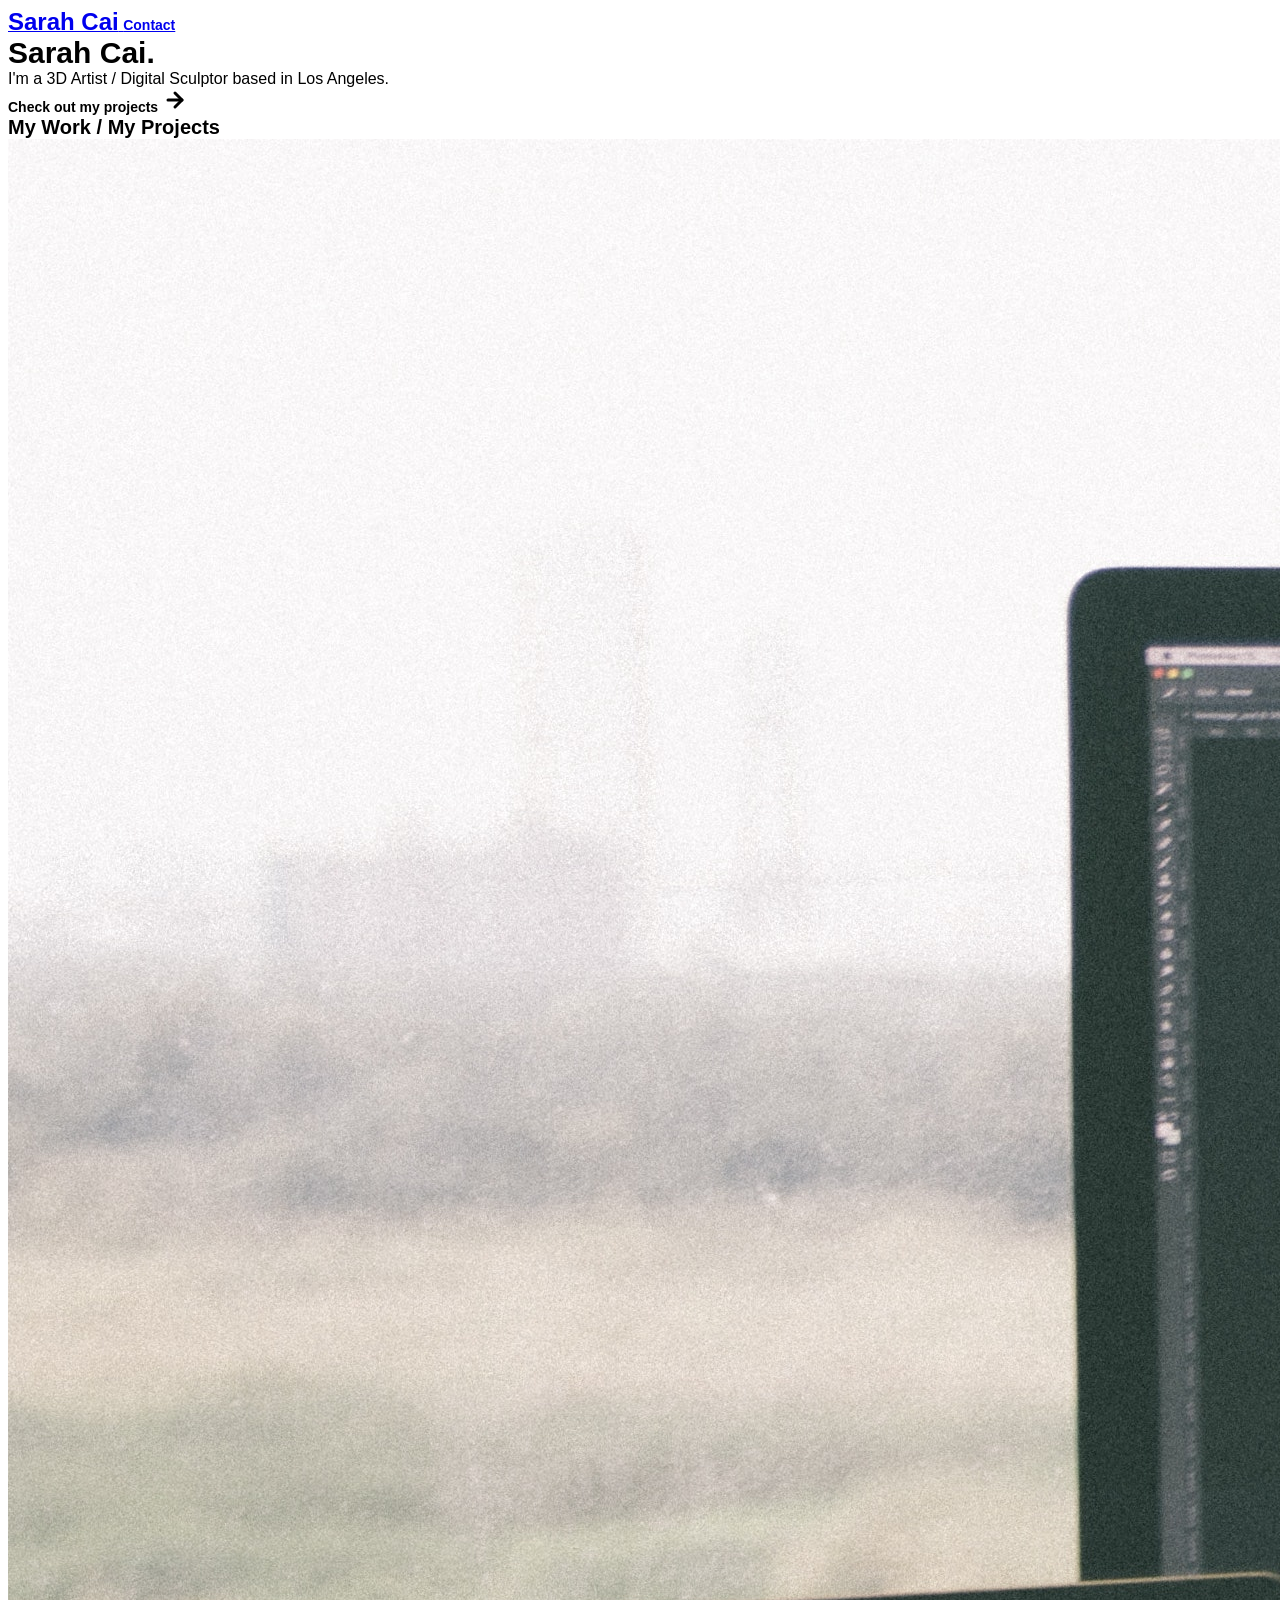
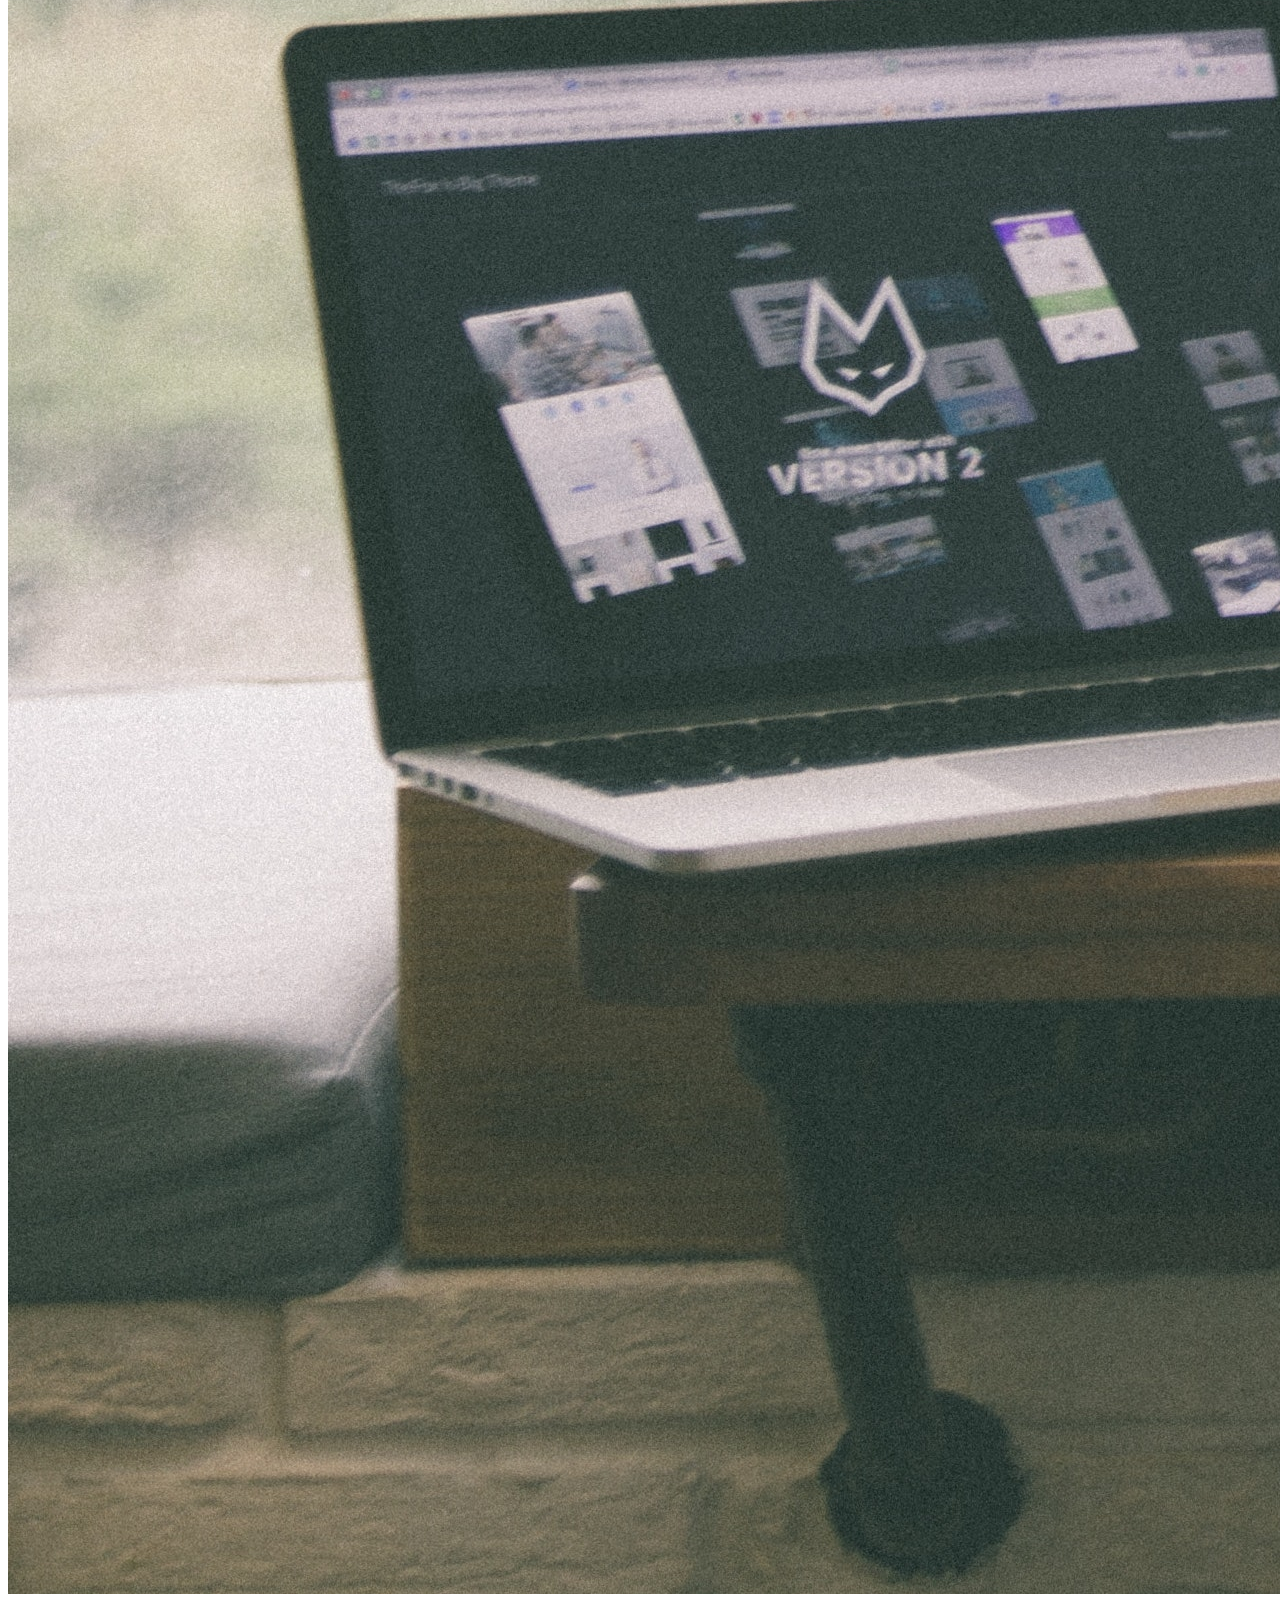
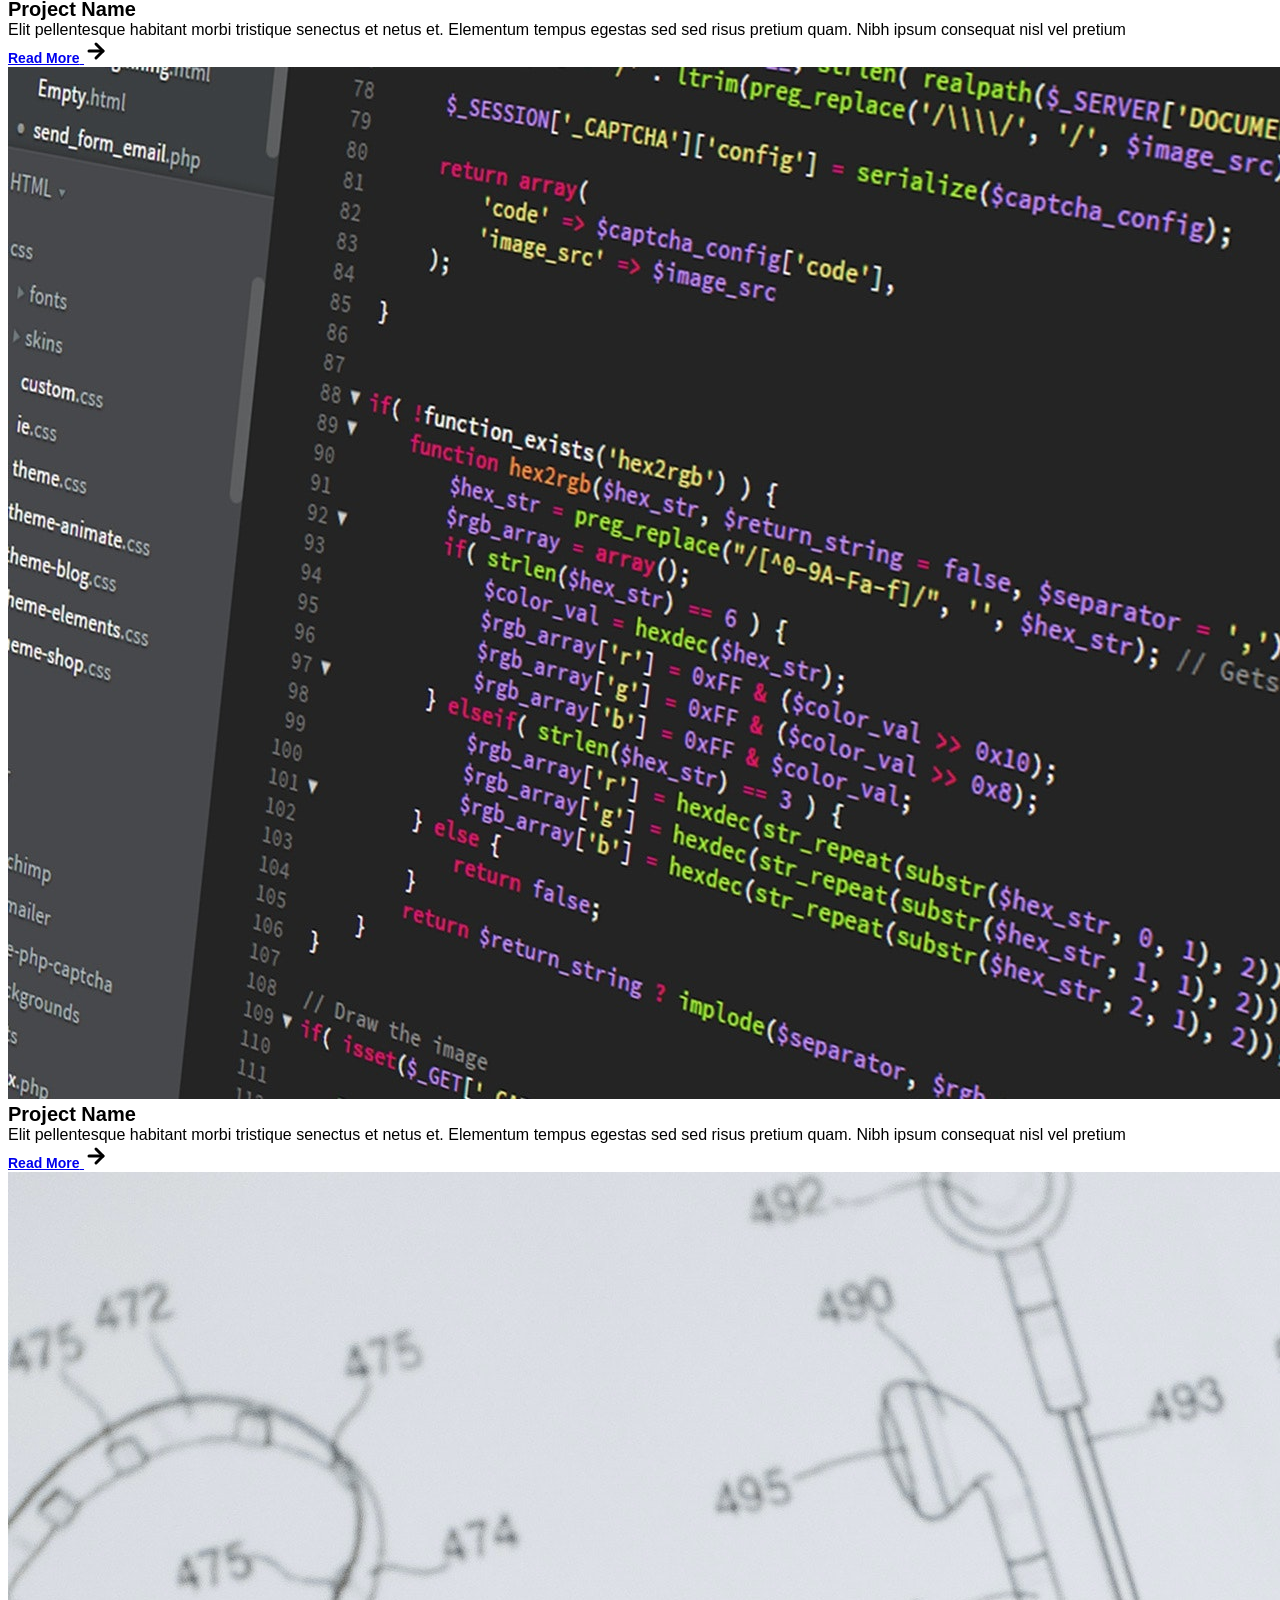
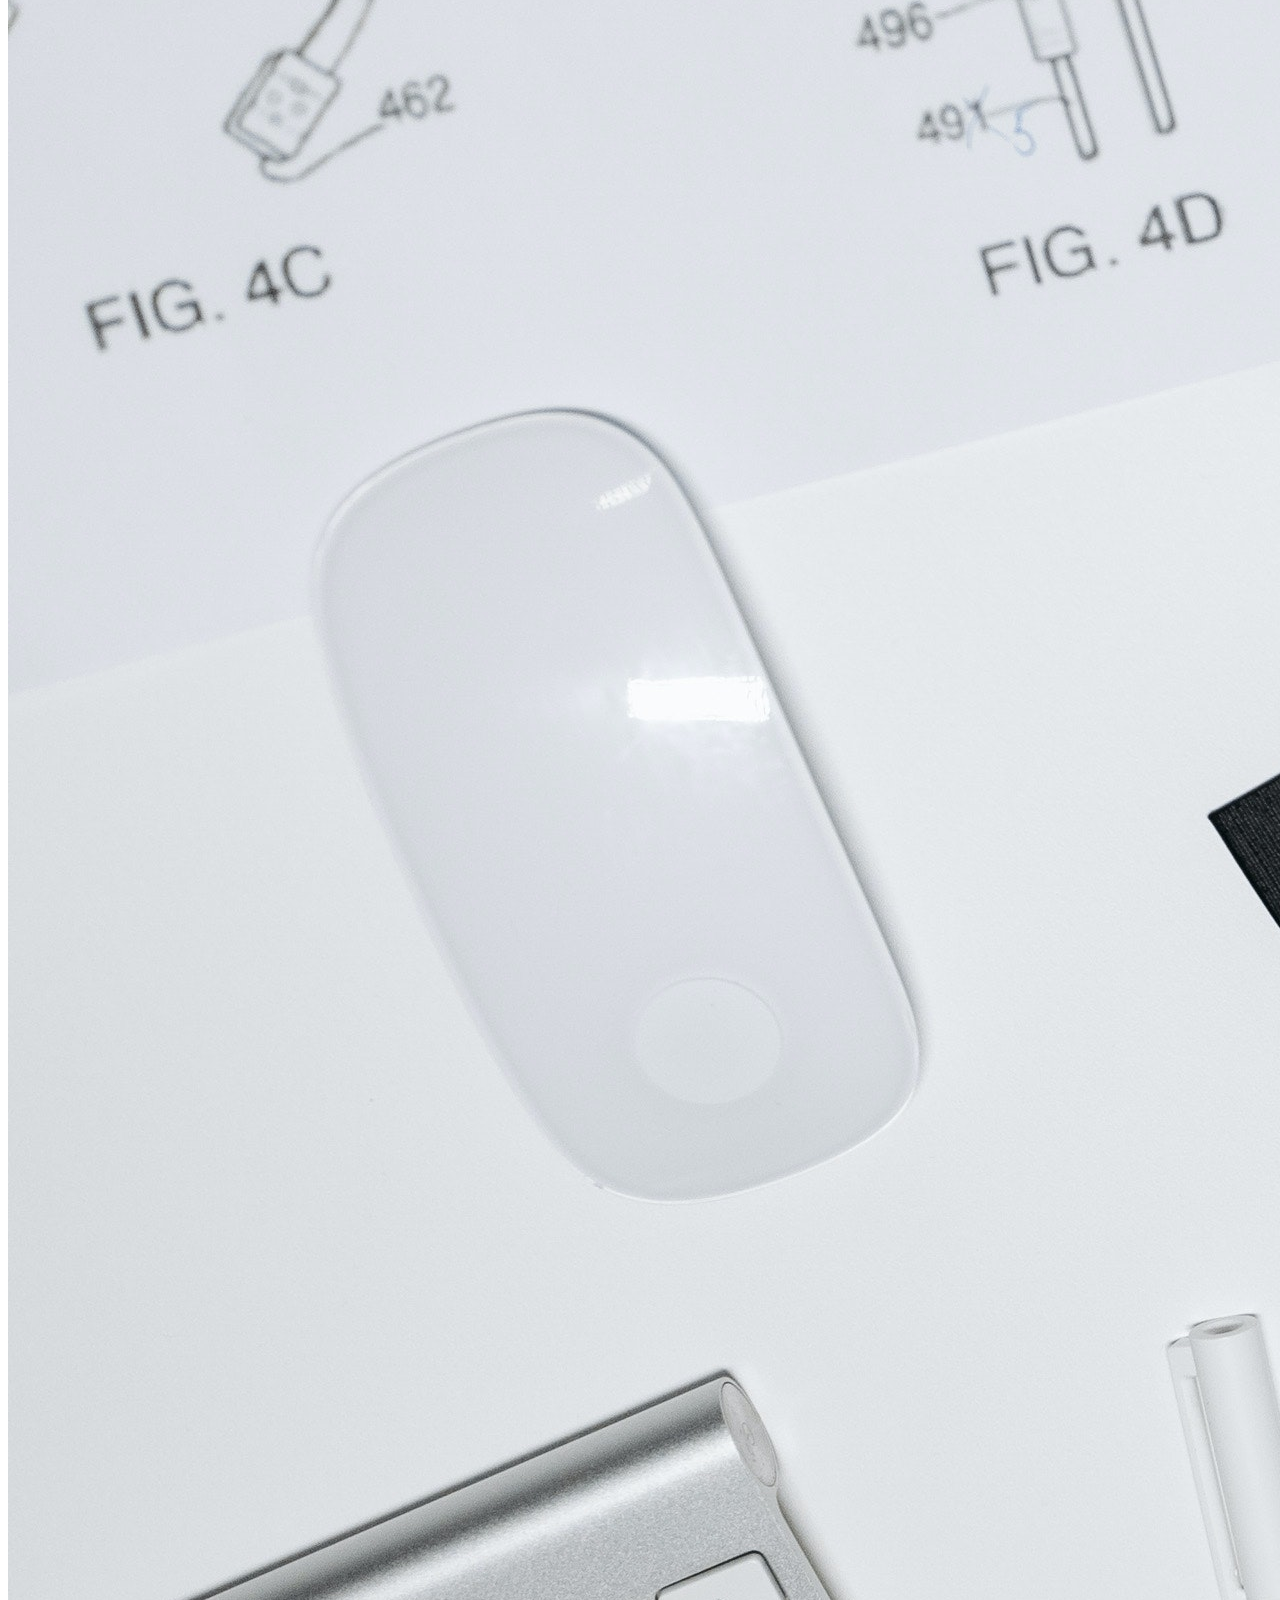
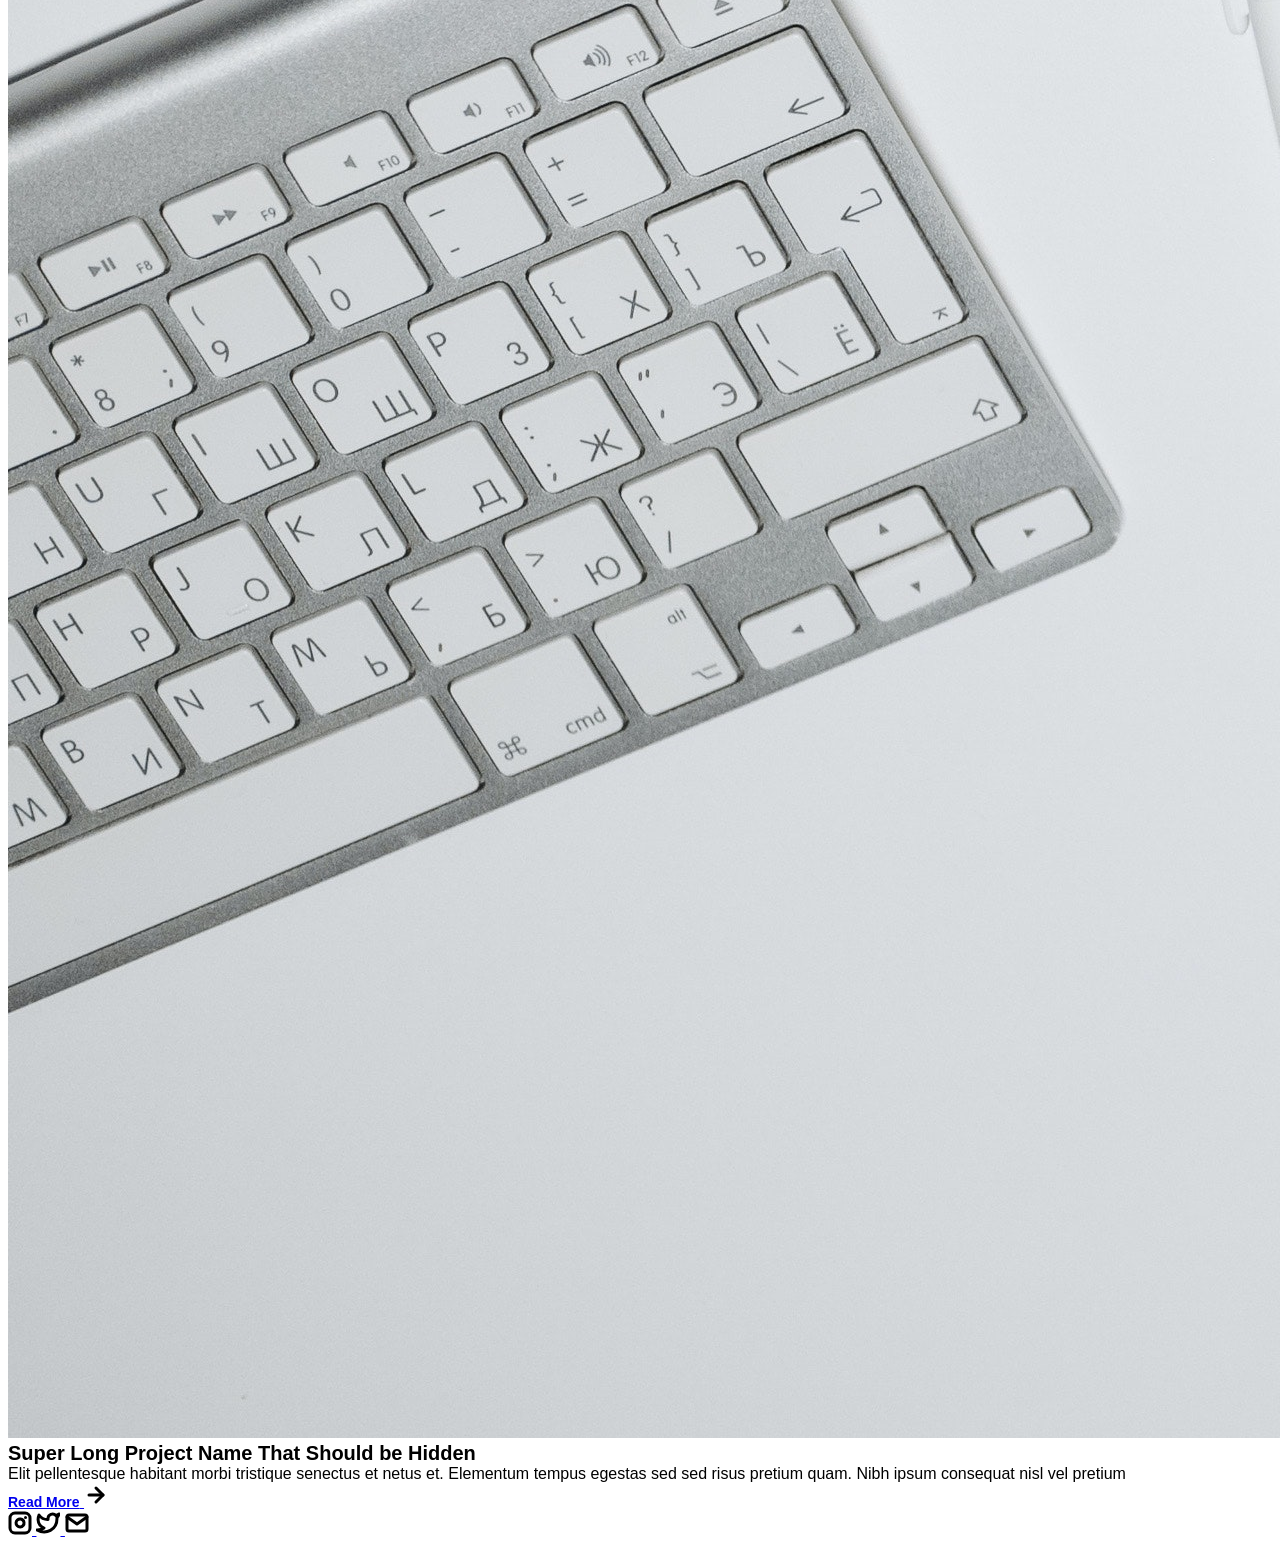
==== index.html @ b66fa1aa "Update index.html" ====
<!DOCTYPE html>
<html lang="en">
	<head>
		<meta charset="utf-8">

    <!-- 
      TODO

      Upload your Unemployable (or whatever photo you like) to the assets/images folder
      and change the name of the image below to match the uploaded one

      Change the title in the <title> tag to whatever you would like the title of your portfolio to be

      This should be the same across all pages.
     -->
    <link rel="icon" href="./assets/images/1311.png" />
		<title>Unemployables Portfolio</title>
    <meta name="description" content="A portfolio template for the Unemployables community.">
    <meta name="viewport" content="width=device-width, initial-scale=1" />

		<link rel="stylesheet" href="./css/layout.css">
    <link rel="stylesheet" href="./css/typography.css">
    <link rel="stylesheet" href="./css/utilities.css">

		<script defer src="./js/script.js"></script>
	</head>
	<body>
    <!-- NAVBAR -->
    <div class="navbar">
      <a class="nav-title-link" href="./index.html">
        <!-- TODO - Change the "Portfolio Title" to whatever you want displayed in the top left -->
        <span class="nav-title">Sarah Cai</span>
         <!-- TODO - Change the email after 'mailto:' to your email address for contact -->
        <a class="button" href="mailto:whitevans.eth@gmail.com">
          <span class="button-text">Contact</span>
        </a>
      </a>
    </div>

    <!-- MAIN PAGE CONTENT -->
    <div id="main-content">

      <!-- PORTFOLIO HEADER -->
      <div id="portfolio-header">
        <div id="portfolio-header-image-container">
          <!-- 
            TODO

            - Change the img "src" attribute to point to the Unemployable image you uploaded (or whatever image).
            - Change the number to point to your Unemployable & replace the OpenSea link with your own
            - If you aren't using an Unemployable as your image, remove the entire "a" element
          -->
          <!--
          <img src="./assets/images/1311.png" class="portfolio-header-image">
          <a class="no-underline" target="_blank" href="https://opensea.io/assets/0xe0be388ab81c47b0f098d2030a1c9ef190691a8a/1311">
            <span class="image-caption">Unemployables #1311</span>
          </a>
          -->
        </div>

          <!-- 
            TODO

            - Change the main-title to whatver you want
            - Change the body-text after that to a quick introduction to what you do
            - Edit the button text if you feel like it. It will link to the projects section below.
          -->
        <div id="portfolio-header-text-container">
            <div class="header-text">
              <span class="main-title">Sarah Cai.</span>
              <div class="body-text">I'm a 3D Artist / Digital Sculptor based in Los Angeles.</div>
            </div>
            <a class="button" id="my-work-link">
              <span class="button-text">Check out my projects</span> 
              <image src="./assets/icons/arrow-right.svg" class="right-arrow-icon"/>
            </a>
        </div>
      </div>

      <!-- ABOUT SECTION -->
      <!-- 
        TODO

        - Change the subheader-text to whatever header you want
        - Add paragraphs using the <div class="body-text"></div> elements in the "about-section-content"
      -->
       <!-- 
      <div id="about-section">
        <span class="subheader-text">About Me</span>
        <div class="about-section-content">
          <div class="body-text">I've worked in...</div>
          <div class="body-text">...</div>
        </div>
      </div>
    -->

      <!-- PROJECTS / MY WORK SECTION -->
      <div id="my-work-section">
        <!-- TODO - Change the subheader-text to whatever you want the Projects section header to say -->
        <span class="subheader-text">My Work / My Projects</span>

        <div class="projects-container">
          <!-- 
            TODO

            This is where the project cards live. Here's a base level project card for you to copy:
            <div class="project-card">
              <img src="./assets/images/IMAGE_NAME" class="project-image">
              <div class="project-card-text-container">
                <div class="subheader-text project-title">PROJECT_NAME</div>
                <div class="body-text project-card-text">SMALL_PROJECT_DESCRIPTION</div>
              </div>
              <a class="button" href="./project-pages/PROJECT_PAGE_NAME.html">
                <span class="button-text">Read More</span>
                <image src="./assets/icons/arrow-right.svg" class="right-arrow-icon"/>
              </a>
            </div>

            - To add a project to the this area, copy the above, paste it below this comment, and change the following:
                - IMAGE_NAME: the name of the image file in assets/images
                - PROJECT_NAME: the name of the project (keep it short, it only shows 1 line)
                - SMALL_PROJECT_DESCRIPTION: a quick project description (max 4 lines)
                - PROJECT_PAGE_NAME.html: the html filename for the project (must be in project-pages folder)
          -->
          <div class="project-card">
            <img src="./assets/images/desktop.jpeg" class="project-image">
            <div class="project-card-text-container">
              <div class="subheader-text project-title">Project Name</div>
              <div class="body-text project-card-text">Elit pellentesque habitant morbi tristique senectus et netus et. Elementum tempus egestas sed sed risus pretium quam. Nibh ipsum consequat nisl vel pretium</div>
            </div>
            <a class="button" href="./project-pages/project-template.html">
              <span class="button-text">Read More</span>
              <image src="./assets/icons/arrow-right.svg" class="right-arrow-icon"/>
            </a>
          </div>
          <div class="project-card">
            <img src="./assets/images/code.jpeg" class="project-image">
            <div class="project-card-text-container">
              <div class="subheader-text project-title">Project Name</div>
              <div class="body-text project-card-text">Elit pellentesque habitant morbi tristique senectus et netus et. Elementum tempus egestas sed sed risus pretium quam. Nibh ipsum consequat nisl vel pretium</div>
            </div>
            <a class="button" href="./project-pages/project-template.html">
              <span class="button-text">Read More</span>
              <image src="./assets/icons/arrow-right.svg" class="right-arrow-icon"/>
            </a>
          </div>
          <div class="project-card">
            <img src="./assets/images/sketchbook.jpeg" class="project-image">
            <div class="project-card-text-container">
              <div class="subheader-text project-title">Super Long Project Name That Should be Hidden</div>
              <div class="body-text project-card-text">Elit pellentesque habitant morbi tristique senectus et netus et. Elementum tempus egestas sed sed risus pretium quam. Nibh ipsum consequat nisl vel pretium</div>
            </div>
            <a class="button" href="./project-pages/project-template.html">
              <span class="button-text">Read More</span>
              <image src="./assets/icons/arrow-right.svg" class="right-arrow-icon"/>
            </a>
          </div>
        </div>
      </div>
    </div>

    <!-- FOOTER -->
    <div id="footer">
      <!-- 
        TODO - Change href to your Instagram account (can also delete entire "a" element if no Instagram) 

        This should be the same across all pages.
      -->
      <a class="icon-link" target="_blank" href="https://twitter.com/whitevans_eth">
        <image src="./assets/icons/instagram.svg" class="footer-icon"/>
      </a>
      <!-- 
        TODO - Change href to your Twitter account (can also delete entire "a" element if no Twitter) 
      
        This should be the same across all pages.
      -->
      <a class="icon-link" target="_blank" href="https://twitter.com/whitevans_eth">
        <image src="./assets/icons/twitter.svg" class="footer-icon"/>
      </a>
      <!-- 
        TODO - Change the email after "mailto" to your contact email 
      
        This should be the same across all pages.
      -->
      <a class="icon-link" href="mailto:whitevans.eth@gmail.com">
        <image src="./assets/icons/mail.svg" class="footer-icon"/>
      </a>
    </div>

	</body>
</html>
---- css/typography.css ----
body {
  font-family: "Helvetica Neue", Helvetica, Arial, sans-serif;
}

.nav-title {
  font-weight: 700;
  font-size: 24px;
}

.button-text {
  font-size: 14px;
  font-weight: 700;
}

.image-caption {
  font-size: 14px;
  font-weight: 500;
}

.main-title {
  font-size: 30px;
  font-weight: 700;
}

.subheader-text {
  font-size: 20px;
  font-weight: 700;
}

.body-text {
  font-size: 16px;
  font-weight: 500;
}

.project-card-text {
  overflow: hidden;
  text-overflow: ellipsis;
  display: -webkit-box;
  -webkit-line-clamp: 4;
  -webkit-box-orient: vertical;
}

.project-title {
  overflow: hidden;
  text-overflow: ellipsis;
  display: -webkit-box;
  -webkit-line-clamp: 1;
  -webkit-box-orient: vertical;
}
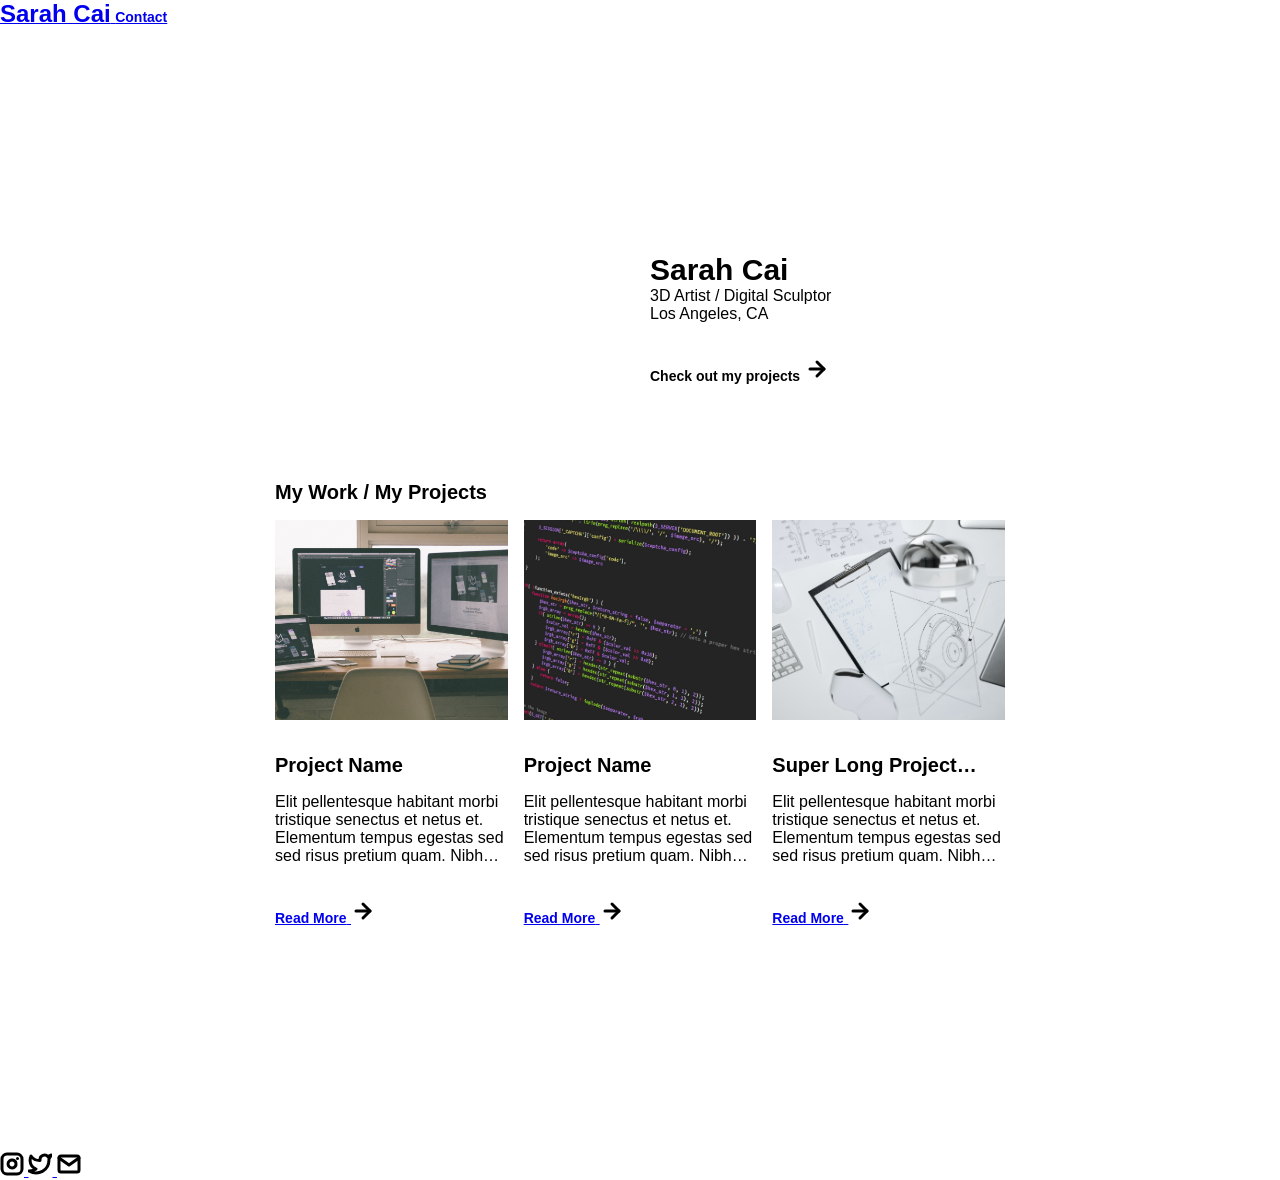
==== commit aa35a422: "format" ====
--- a/index.html
+++ b/index.html
@@ -67,8 +67,9 @@
           -->
         <div id="portfolio-header-text-container">
             <div class="header-text">
-              <span class="main-title">Sarah Cai.</span>
-              <div class="body-text">I'm a 3D Artist / Digital Sculptor based in Los Angeles.</div>
+              <span class="main-title">Sarah Cai</span>
+              <div class="body-text">3D Artist / Digital Sculptor</div>
+              <div class="body-text">Los Angeles, CA</div>
             </div>
             <a class="button" id="my-work-link">
               <span class="button-text">Check out my projects</span> 
--- a/css/layout.css
+++ b/css/layout.css
@@ -0,0 +1,223 @@
+* {
+  box-sizing: border-box;
+}
+
+html {
+  text-size-adjust: none;
+  -webkit-text-size-adjust: none;
+  -moz-text-size-adjust: none;
+  -ms-text-size-adjust: none;
+}
+
+body {
+  margin: 0;
+  -webkit-font-smoothing: antialiased;
+  -moz-osx-font-smoothing: grayscale;
+}
+
+
+
+
+/* Main Page Layout */
+
+#main-content {
+  margin: 100px 200px;
+  display: flex;
+  flex-direction: column;
+  gap: 96px;
+}
+
+
+
+
+/* Portfolio Header */
+
+#portfolio-header {
+  display: flex;
+  gap: 20px;
+  align-items: center;
+}
+
+#portfolio-header-image-container {
+  display: flex;
+  flex-direction: column;
+  gap: 10px;
+  flex-basis: 50%;
+}
+
+.portfolio-header-image {
+  width: 100%;
+  height: auto;
+}
+
+#portfolio-header-text-container {
+  display: flex;
+  flex-direction: column;
+  gap: 34px;
+  flex-basis: 50%;
+}
+
+
+
+
+/* About Section */
+
+#about-section {
+  display: flex;
+  flex-direction: column;
+  gap: 16px;
+}
+
+.about-section-content {
+  display: flex;
+  flex-direction: column;
+  gap: 34px;
+}
+
+
+
+
+/* Project Section */
+
+#my-work-section {
+  display: flex;
+  flex-direction: column;
+  gap: 16px;
+}
+
+.projects-container {
+  display: flex;
+  gap: 34px 16px;
+  flex-wrap: wrap;
+}
+
+    /* Project Cards */
+
+    .project-card {
+      max-width: calc((100% - 32px) / 3);
+      display: flex;
+      flex-direction: column;
+      gap: 34px;
+    }
+
+    .project-card-text-container {
+      flex-direction: column;
+      display: flex;
+      gap: 16px
+    }
+
+    .project-image {
+      width: 100%;
+      height: 200px;
+      object-fit: cover;
+      object-position: center;
+    }
+
+
+
+
+/* Project Pages */
+
+#project-header {
+  display: flex;
+  flex-direction: column;
+  gap: 16px;
+}
+
+.project-header-image {
+  width: 100%;
+  height: auto;
+}
+
+#project-details {
+  display: flex;
+  flex-direction: column;
+  gap: 16px;
+}
+
+.project-details-content {
+  display: flex;
+  flex-direction: column;
+  gap: 34px;
+}
+
+    /* Project Gallery */
+
+    #project-gallery {
+      display: flex;
+      flex-direction: column;
+      gap: 16px;
+    }
+
+    .project-gallery-content {
+      display: flex;
+      flex-wrap: wrap;
+      gap: 34px 16px;
+    }
+
+    .gallery-image-container {
+      width: 100%;
+      display: flex;
+      flex-direction: column;
+      gap: 10px;
+    }
+
+    .gallery-image-container.half-width {
+      width: calc((100% - 16px) / 2);
+    }
+
+    .gallery-image {
+      width: 100%;
+      height: auto;
+    }
+
+
+/* Extra Extra large devices (large laptops and desktops, 1200px and below) */
+@media only screen and (max-width: 1600px) {
+  #main-content {
+    margin: 225px 275px;
+  }
+}
+
+/* Extra large devices (large laptops and desktops, 1200px and below) */
+@media only screen and (max-width: 1200px) {
+  #main-content {
+    margin: 225px 175px;
+  }
+}
+
+/* Large devices (laptops/desktops, 1000px and below) */
+@media only screen and (max-width: 1000px) {
+  #main-content {
+    margin: 225px 75px;
+  }
+}
+
+/* Small devices (portrait tablets and large phones, 800px and below) */
+@media only screen and (max-width: 800px) {
+  #main-content {
+    margin: 150px 50px;
+  }
+
+  #portfolio-header {
+    flex-direction: column;
+  }
+
+  .project-card {
+    max-width: calc((100% - 16px) / 2);
+  }
+}
+
+/* Small devices (portrait tablets and large phones, 600px and below) */
+@media only screen and (max-width: 600px) {
+  #main-content {
+    margin: 125px 20px;
+  }
+
+  .project-card {
+    max-width: 100%;
+  }
+}
+
+
+
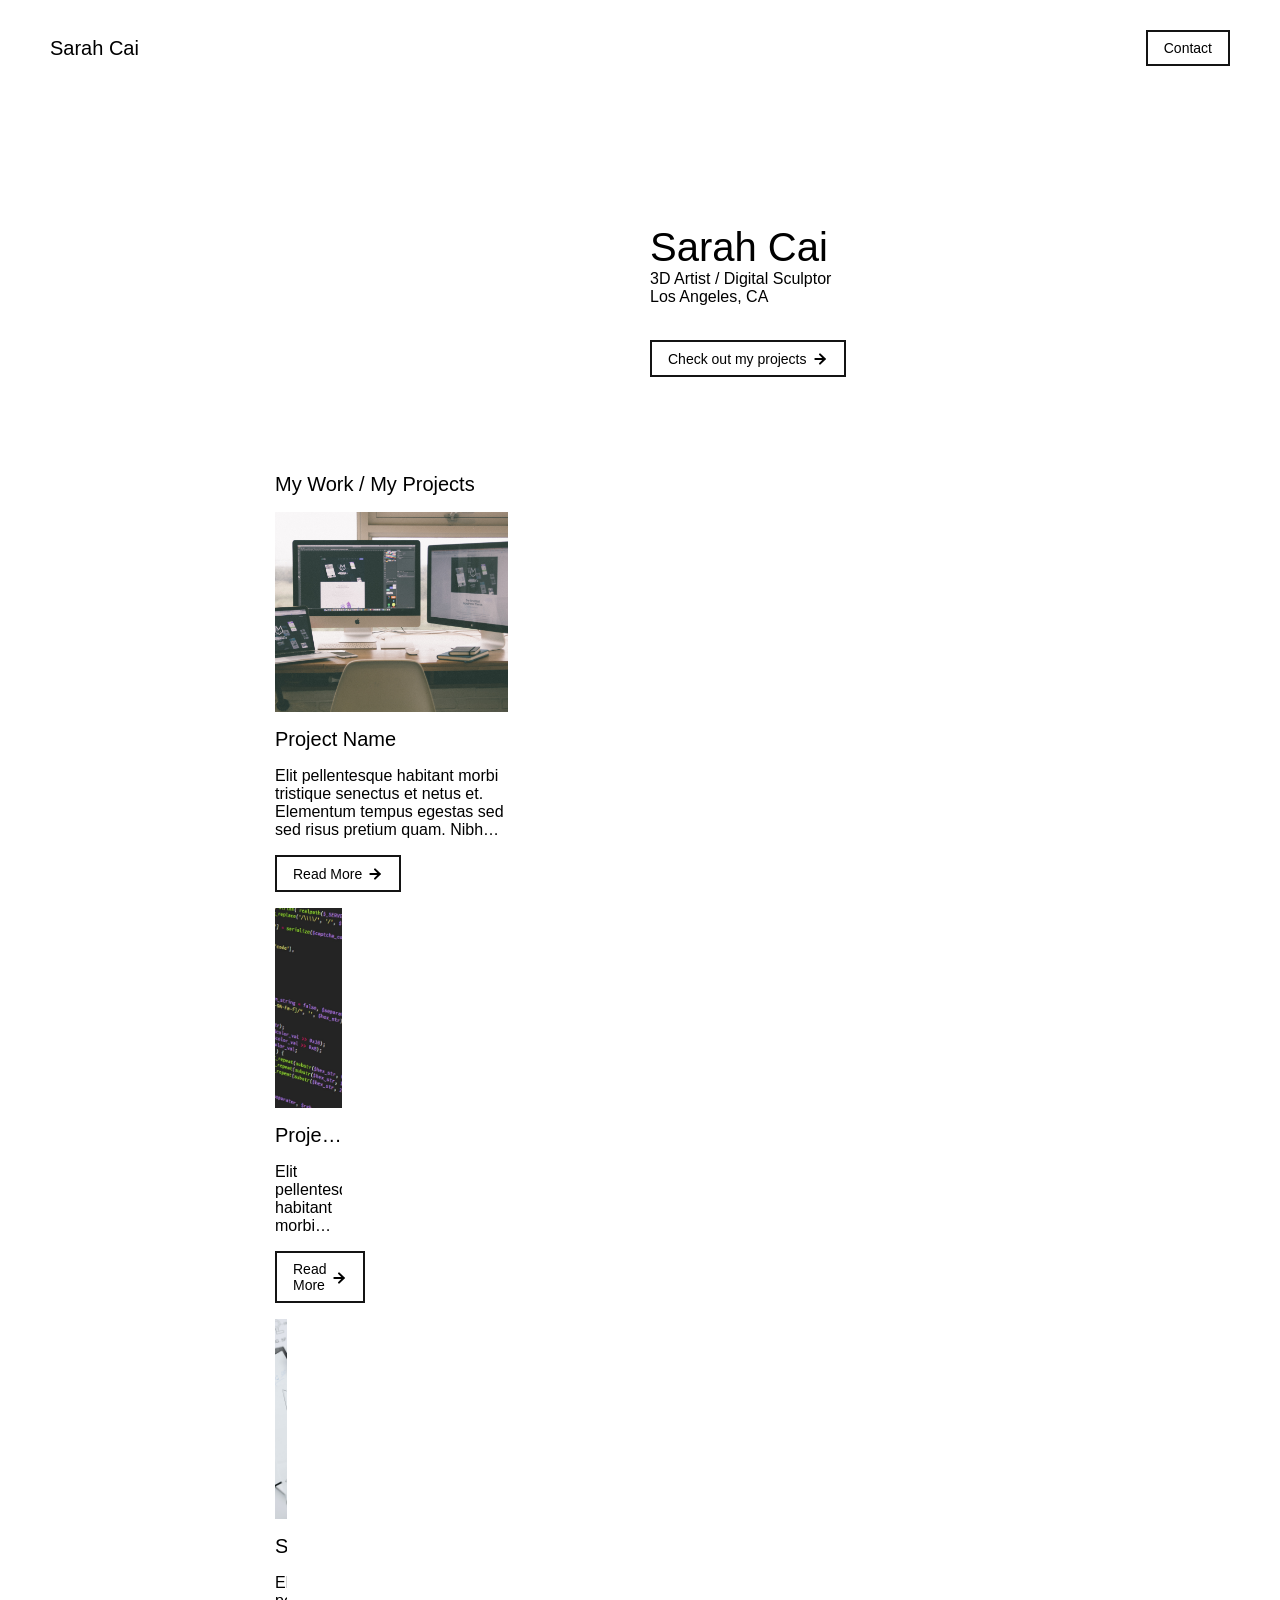
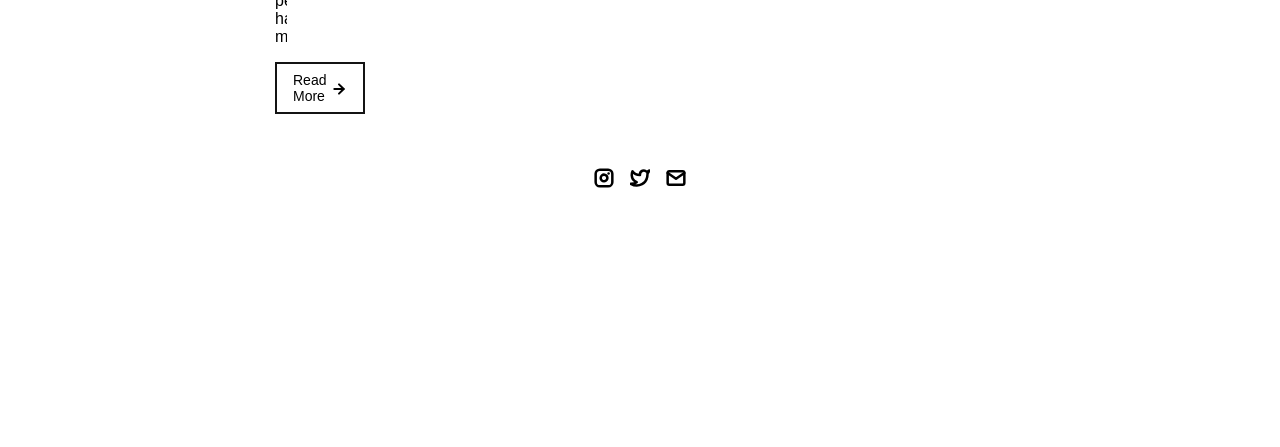
==== commit 9292961d: "format" ====
--- a/index.html
+++ b/index.html
@@ -128,7 +128,6 @@
             <div class="project-card-text-container">
               <div class="subheader-text project-title">Project Name</div>
               <div class="body-text project-card-text">Elit pellentesque habitant morbi tristique senectus et netus et. Elementum tempus egestas sed sed risus pretium quam. Nibh ipsum consequat nisl vel pretium</div>
-            </div>
             <a class="button" href="./project-pages/project-template.html">
               <span class="button-text">Read More</span>
               <image src="./assets/icons/arrow-right.svg" class="right-arrow-icon"/>
@@ -139,7 +138,6 @@
             <div class="project-card-text-container">
               <div class="subheader-text project-title">Project Name</div>
               <div class="body-text project-card-text">Elit pellentesque habitant morbi tristique senectus et netus et. Elementum tempus egestas sed sed risus pretium quam. Nibh ipsum consequat nisl vel pretium</div>
-            </div>
             <a class="button" href="./project-pages/project-template.html">
               <span class="button-text">Read More</span>
               <image src="./assets/icons/arrow-right.svg" class="right-arrow-icon"/>
@@ -150,7 +148,6 @@
             <div class="project-card-text-container">
               <div class="subheader-text project-title">Super Long Project Name That Should be Hidden</div>
               <div class="body-text project-card-text">Elit pellentesque habitant morbi tristique senectus et netus et. Elementum tempus egestas sed sed risus pretium quam. Nibh ipsum consequat nisl vel pretium</div>
-            </div>
             <a class="button" href="./project-pages/project-template.html">
               <span class="button-text">Read More</span>
               <image src="./assets/icons/arrow-right.svg" class="right-arrow-icon"/>
--- a/css/layout.css
+++ b/css/layout.css
@@ -87,7 +87,7 @@
 
 .projects-container {
   display: flex;
-  gap: 34px 16px;
+  gap: 24px 16px;
   flex-wrap: wrap;
 }
 
@@ -97,7 +97,7 @@
       max-width: calc((100% - 32px) / 3);
       display: flex;
       flex-direction: column;
-      gap: 34px;
+      gap: 16px;
     }
 
     .project-card-text-container {
--- a/css/typography.css
+++ b/css/typography.css
@@ -3,13 +3,13 @@
 }
 
 .nav-title {
-  font-weight: 700;
-  font-size: 24px;
+  font-weight: 500;
+  font-size: 20px;
 }
 
 .button-text {
   font-size: 14px;
-  font-weight: 700;
+  font-weight: 500;
 }
 
 .image-caption {
@@ -18,18 +18,18 @@
 }
 
 .main-title {
-  font-size: 30px;
-  font-weight: 700;
+  font-size: 40px;
+  font-weight: 500;
 }
 
 .subheader-text {
   font-size: 20px;
-  font-weight: 700;
+  font-weight: 500;
 }
 
 .body-text {
   font-size: 16px;
-  font-weight: 500;
+  font-weight: 300;
 }
 
 .project-card-text {
--- a/css/utilities.css
+++ b/css/utilities.css
@@ -0,0 +1,106 @@
+
+/* Icons */
+
+.right-arrow-icon {
+  width: 16px;
+  height: 16px;
+  margin-top: 1px;
+}
+
+.footer-icon {
+  width: 20px;
+  height: 20px;
+}
+
+a.icon-link {
+  transition: transform 200ms ease-in-out;
+}
+
+a.icon-link:hover {
+  cursor: pointer;
+  stroke-width: 5;
+  margin: 0;
+  transform: rotate(15deg);
+}
+
+
+/* Navbar Styling */
+
+.navbar {
+  width: 100%;
+  padding: 30px 50px;
+  display: flex;
+  justify-content: space-between;
+  align-items: center;
+  position: fixed;
+  top: 0;
+  left: 0;
+}
+
+.nav-title-link {
+  color: black;
+  text-decoration: none;
+}
+
+.nav-title-link:hover {
+  text-decoration: underline;
+}
+
+/* Small devices (portrait tablets and large phones, 800px and below) */
+@media only screen and (max-width: 800px) {
+  .navbar {
+    padding: 20px 20px;
+    background-color: white
+  }
+}
+
+
+/* Button Styling */
+
+a.button {
+  padding: 8px 16px;
+  border: 2px solid #141414;
+  border-radius: 0px;
+  color: black;
+  text-decoration: none;
+  width: fit-content;
+  display: flex;
+  gap: 5px;
+  align-items: center;
+}
+
+a.button:hover {
+  text-decoration: underline;
+  text-decoration-thickness: 2px;
+  cursor: pointer;
+}
+
+
+/* Footer Styling */
+
+#footer {
+  width: 100%;
+  display: flex;
+  padding: 30px 50px;
+  justify-content: center;
+  align-items: center;
+  gap: 16px;
+}
+
+/* Link Styling */
+a.no-underline {
+  text-decoration: none;
+  color: black
+}
+
+a.no-underline:hover {
+  text-decoration: underline;
+  cursor: pointer;
+}
+
+/* Small devices (portrait tablets and large phones, 800px and below) */
+@media only screen and (max-width: 800px) {
+  #footer {
+    padding: 20px 20px;
+  }
+}
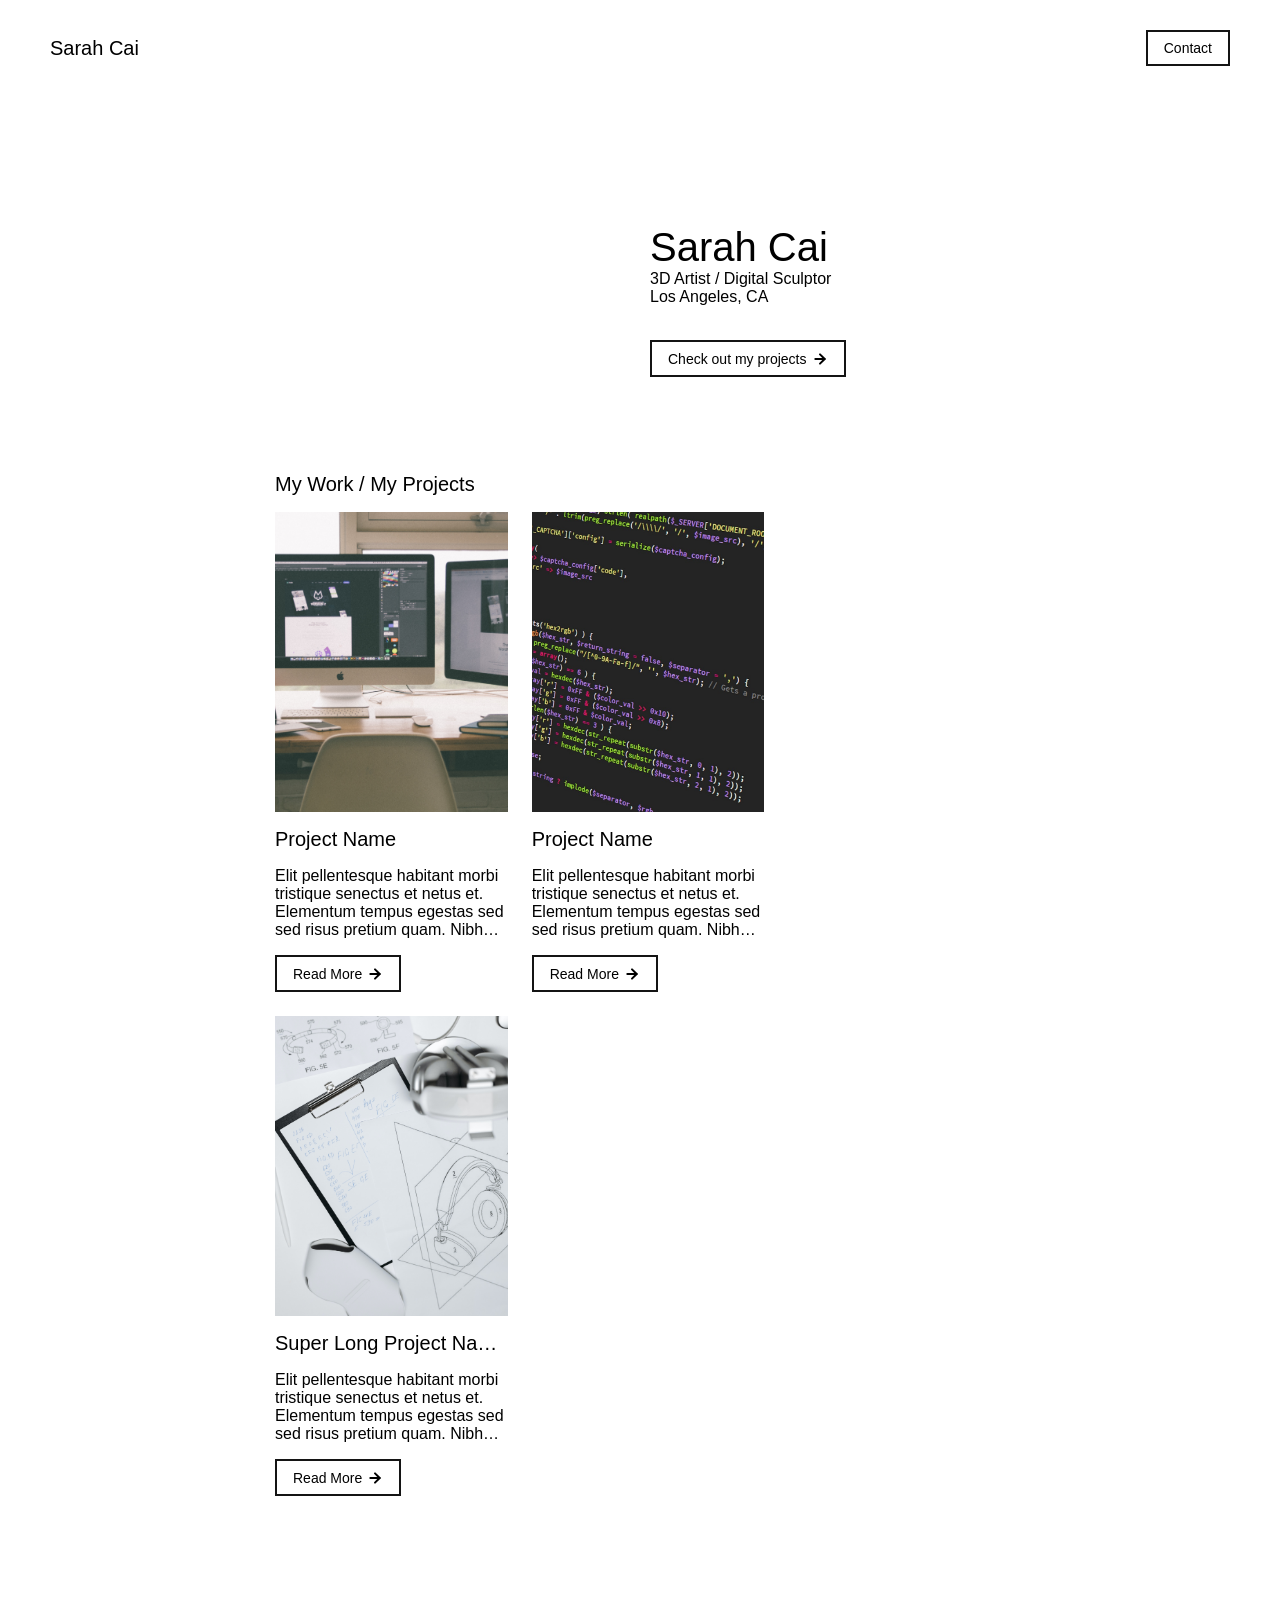
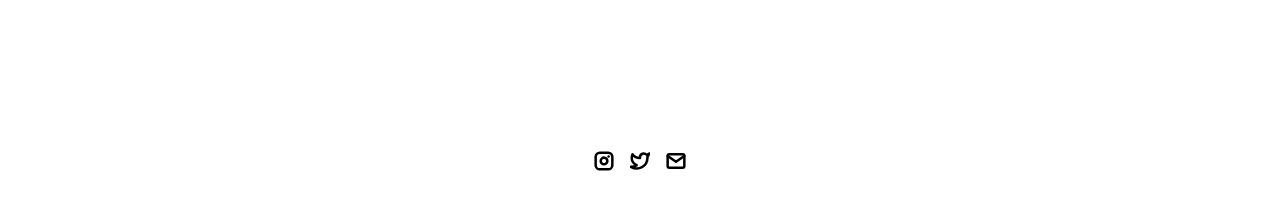
==== commit 8d6d3b74: "format" ====
--- a/index.html
+++ b/index.html
@@ -128,6 +128,7 @@
             <div class="project-card-text-container">
               <div class="subheader-text project-title">Project Name</div>
               <div class="body-text project-card-text">Elit pellentesque habitant morbi tristique senectus et netus et. Elementum tempus egestas sed sed risus pretium quam. Nibh ipsum consequat nisl vel pretium</div>
+            </div>
             <a class="button" href="./project-pages/project-template.html">
               <span class="button-text">Read More</span>
               <image src="./assets/icons/arrow-right.svg" class="right-arrow-icon"/>
@@ -138,6 +139,7 @@
             <div class="project-card-text-container">
               <div class="subheader-text project-title">Project Name</div>
               <div class="body-text project-card-text">Elit pellentesque habitant morbi tristique senectus et netus et. Elementum tempus egestas sed sed risus pretium quam. Nibh ipsum consequat nisl vel pretium</div>
+            </div>
             <a class="button" href="./project-pages/project-template.html">
               <span class="button-text">Read More</span>
               <image src="./assets/icons/arrow-right.svg" class="right-arrow-icon"/>
@@ -148,6 +150,7 @@
             <div class="project-card-text-container">
               <div class="subheader-text project-title">Super Long Project Name That Should be Hidden</div>
               <div class="body-text project-card-text">Elit pellentesque habitant morbi tristique senectus et netus et. Elementum tempus egestas sed sed risus pretium quam. Nibh ipsum consequat nisl vel pretium</div>
+            </div>
             <a class="button" href="./project-pages/project-template.html">
               <span class="button-text">Read More</span>
               <image src="./assets/icons/arrow-right.svg" class="right-arrow-icon"/>
--- a/css/layout.css
+++ b/css/layout.css
@@ -87,7 +87,7 @@
 
 .projects-container {
   display: flex;
-  gap: 24px 16px;
+  gap: 24px 24px;
   flex-wrap: wrap;
 }
 
@@ -108,7 +108,7 @@
 
     .project-image {
       width: 100%;
-      height: 200px;
+      height: 300px;
       object-fit: cover;
       object-position: center;
     }
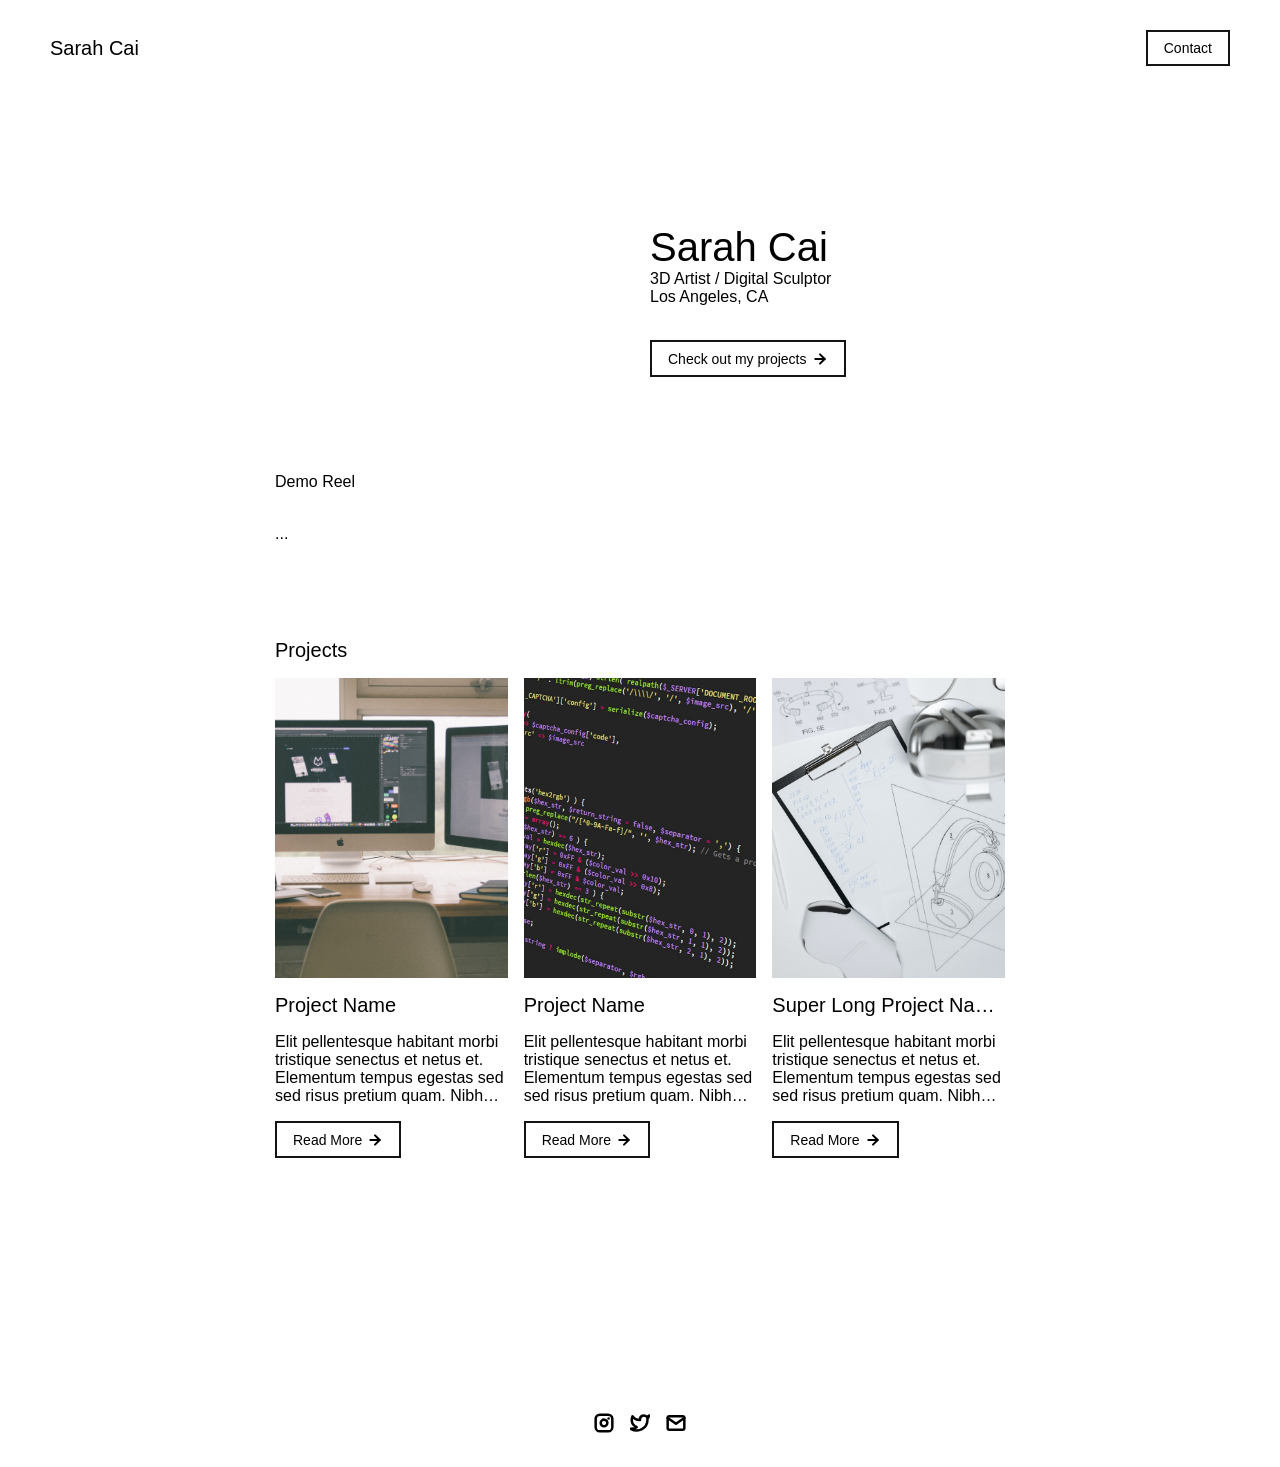
==== commit ae55be1f: "Update index.html" ====
--- a/index.html
+++ b/index.html
@@ -85,20 +85,20 @@
         - Change the subheader-text to whatever header you want
         - Add paragraphs using the <div class="body-text"></div> elements in the "about-section-content"
       -->
-       <!-- 
       <div id="about-section">
-        <span class="subheader-text">About Me</span>
+        <!--
+        <span class="subheader-text">Reel</span>
+        -->
         <div class="about-section-content">
-          <div class="body-text">I've worked in...</div>
+          <div class="body-text">Demo Reel</div>
           <div class="body-text">...</div>
         </div>
       </div>
-    -->
 
       <!-- PROJECTS / MY WORK SECTION -->
       <div id="my-work-section">
         <!-- TODO - Change the subheader-text to whatever you want the Projects section header to say -->
-        <span class="subheader-text">My Work / My Projects</span>
+        <span class="subheader-text">Projects</span>
 
         <div class="projects-container">
           <!-- 
--- a/css/layout.css
+++ b/css/layout.css
@@ -87,7 +87,7 @@
 
 .projects-container {
   display: flex;
-  gap: 24px 24px;
+  gap: 24px 16px;
   flex-wrap: wrap;
 }
 
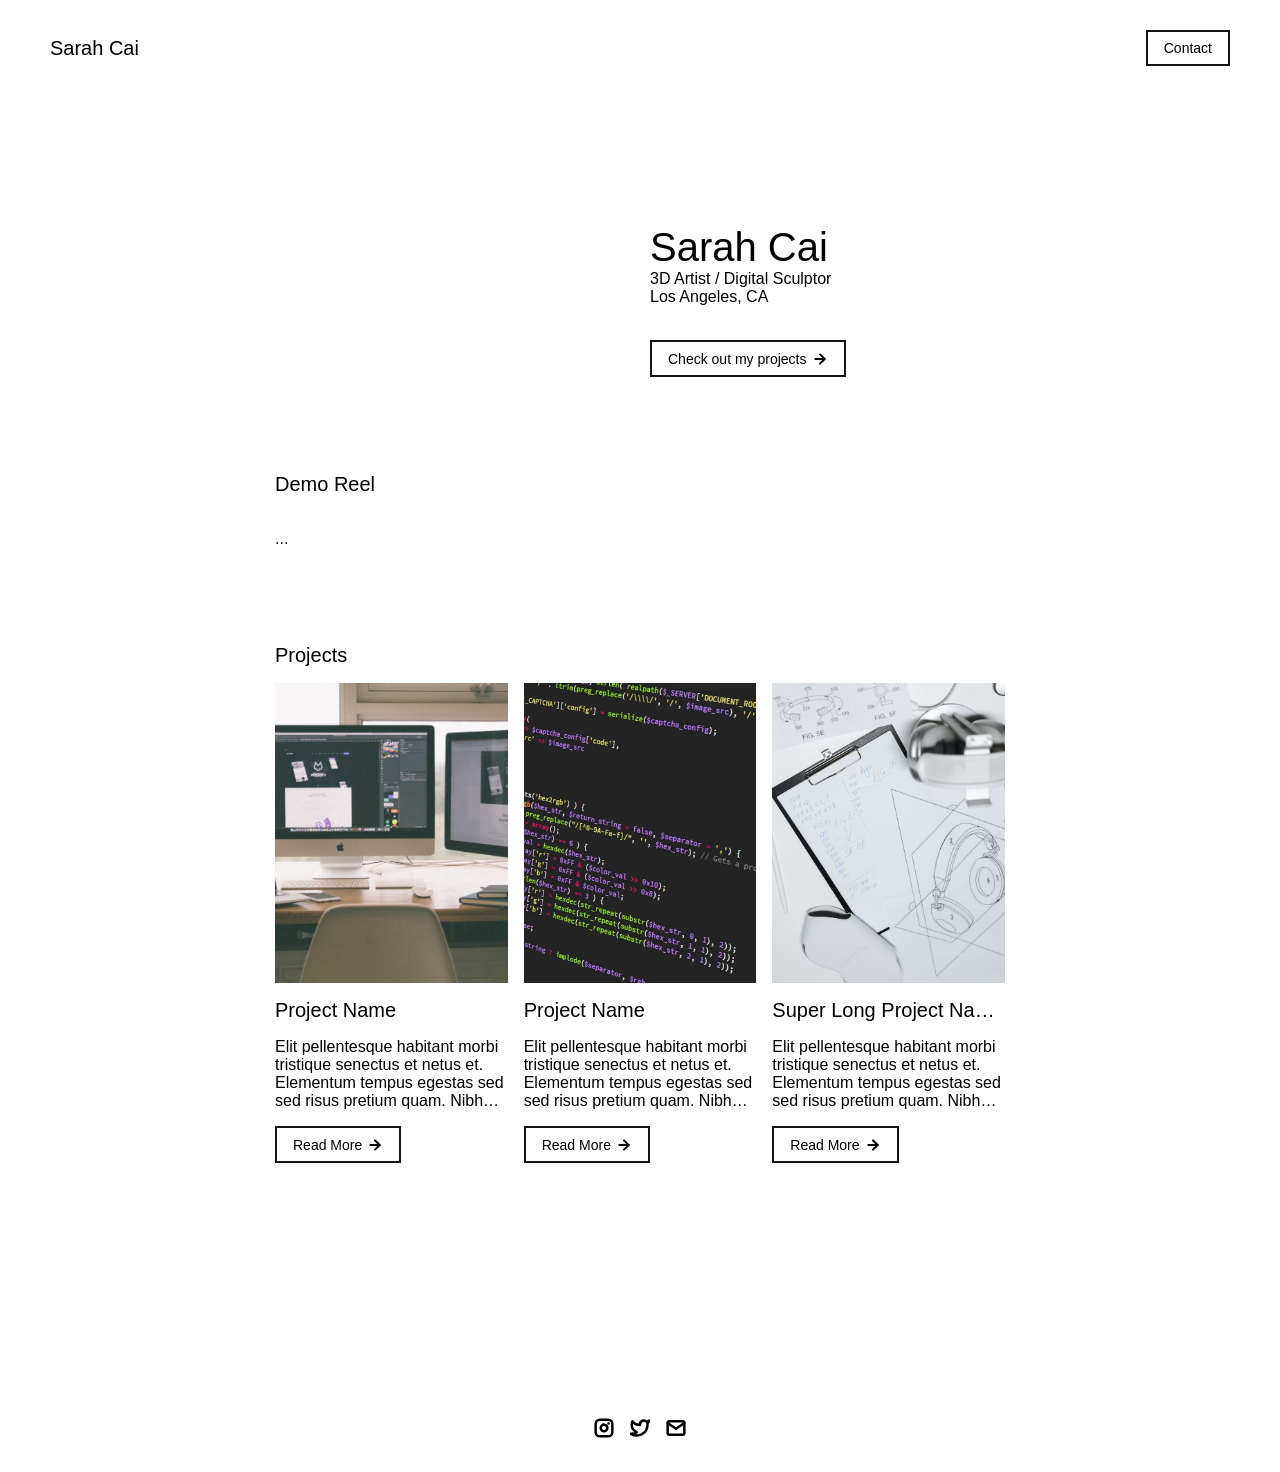
==== commit 616ad0fb: "format" ====
--- a/index.html
+++ b/index.html
@@ -90,7 +90,7 @@
         <span class="subheader-text">Reel</span>
         -->
         <div class="about-section-content">
-          <div class="body-text">Demo Reel</div>
+          <div class="subheader-text">Demo Reel</div>
           <div class="body-text">...</div>
         </div>
       </div>
@@ -162,7 +162,7 @@
 
     <!-- FOOTER -->
     <div id="footer">
-      <!-- 
+      <!--
         TODO - Change href to your Instagram account (can also delete entire "a" element if no Instagram) 
 
         This should be the same across all pages.
@@ -187,6 +187,6 @@
         <image src="./assets/icons/mail.svg" class="footer-icon"/>
       </a>
     </div>
-
+    
 	</body>
 </html>
--- a/css/typography.css
+++ b/css/typography.css
@@ -3,28 +3,28 @@
 }
 
 .nav-title {
-  font-weight: 500;
+  font-weight: 300;
   font-size: 20px;
 }
 
 .button-text {
   font-size: 14px;
-  font-weight: 500;
+  font-weight: 400;
 }
 
 .image-caption {
   font-size: 14px;
-  font-weight: 500;
+  font-weight: 400;
 }
 
 .main-title {
   font-size: 40px;
-  font-weight: 500;
+  font-weight: 400;
 }
 
 .subheader-text {
   font-size: 20px;
-  font-weight: 500;
+  font-weight: 400;
 }
 
 .body-text {
